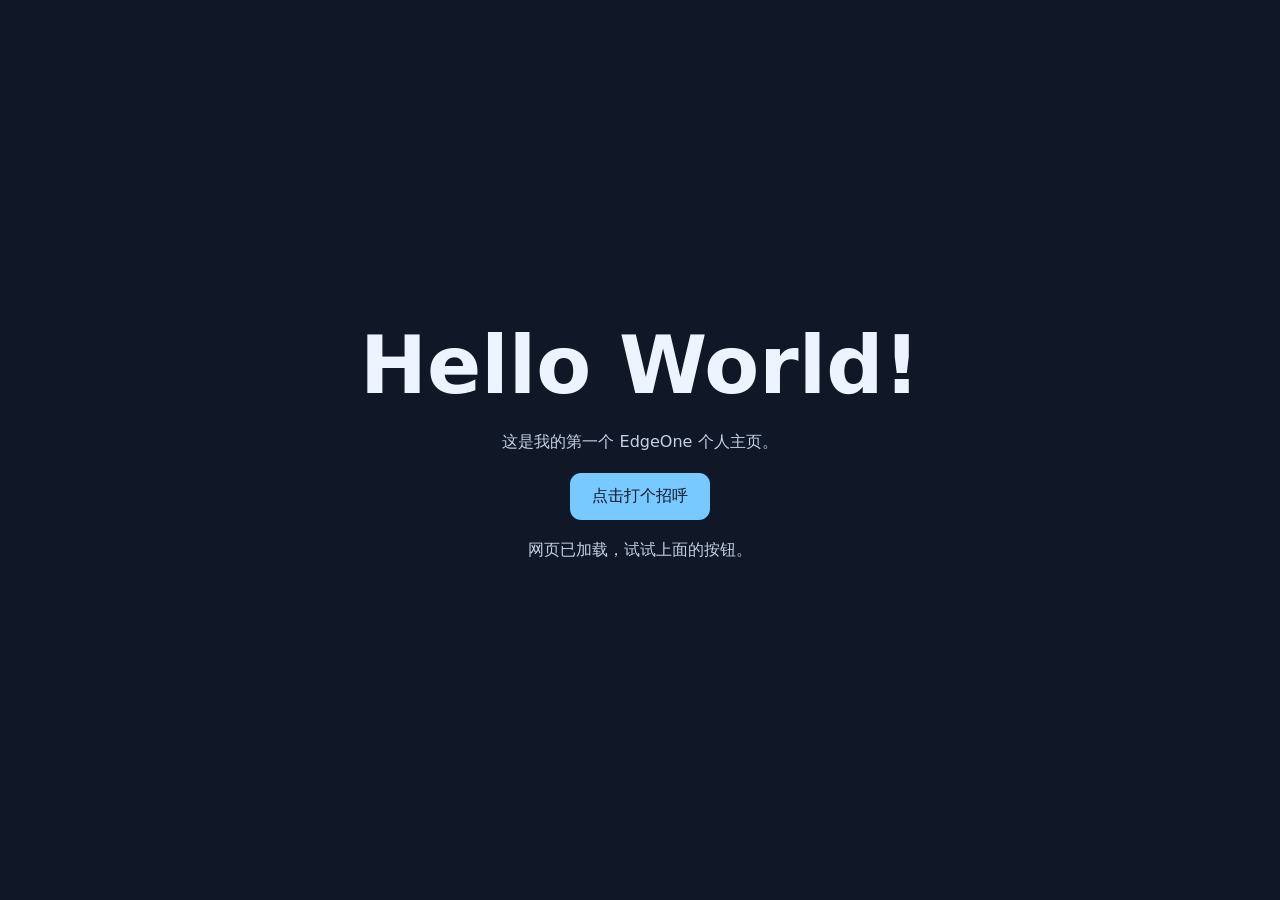
==== index.html @ f48c4e06 "Add Hello World static homepage" ====
<!doctype html>
<html lang="zh-CN">
<head>
  <meta charset="utf-8">
  <meta name="viewport" content="width=device-width, initial-scale=1">
  <title>Hello World | EdgeOne</title>
  <style>
    :root { color-scheme: dark; font-family: system-ui, sans-serif; }
    body { margin: 0; min-height: 100vh; display: grid; place-items: center; background: #101827; color: #eef4ff; }
    main { max-width: 36rem; padding: 3rem 1.5rem; text-align: center; }
    h1 { font-size: clamp(2.5rem, 10vw, 5rem); margin: 0 0 1rem; }
    p { line-height: 1.8; color: #c3d0e5; }
    button { padding: .8rem 1.4rem; border: 0; border-radius: .7rem; background: #78c9ff; color: #101827; font: inherit; cursor: pointer; }
    button:focus-visible { outline: 3px solid white; outline-offset: 4px; }
  </style>
</head>
<body>
  <main>
    <h1>Hello World!</h1>
    <p>这是我的第一个 EdgeOne 个人主页。</p>
    <button id="hello" type="button">点击打个招呼</button>
    <p id="message" aria-live="polite">网页已加载，试试上面的按钮。</p>
  </main>
  <script>
    document.getElementById('hello').addEventListener('click', function () {
      document.getElementById('message').textContent = '你好！前端交互运行正常。';
    });
  </script>
</body>
</html>
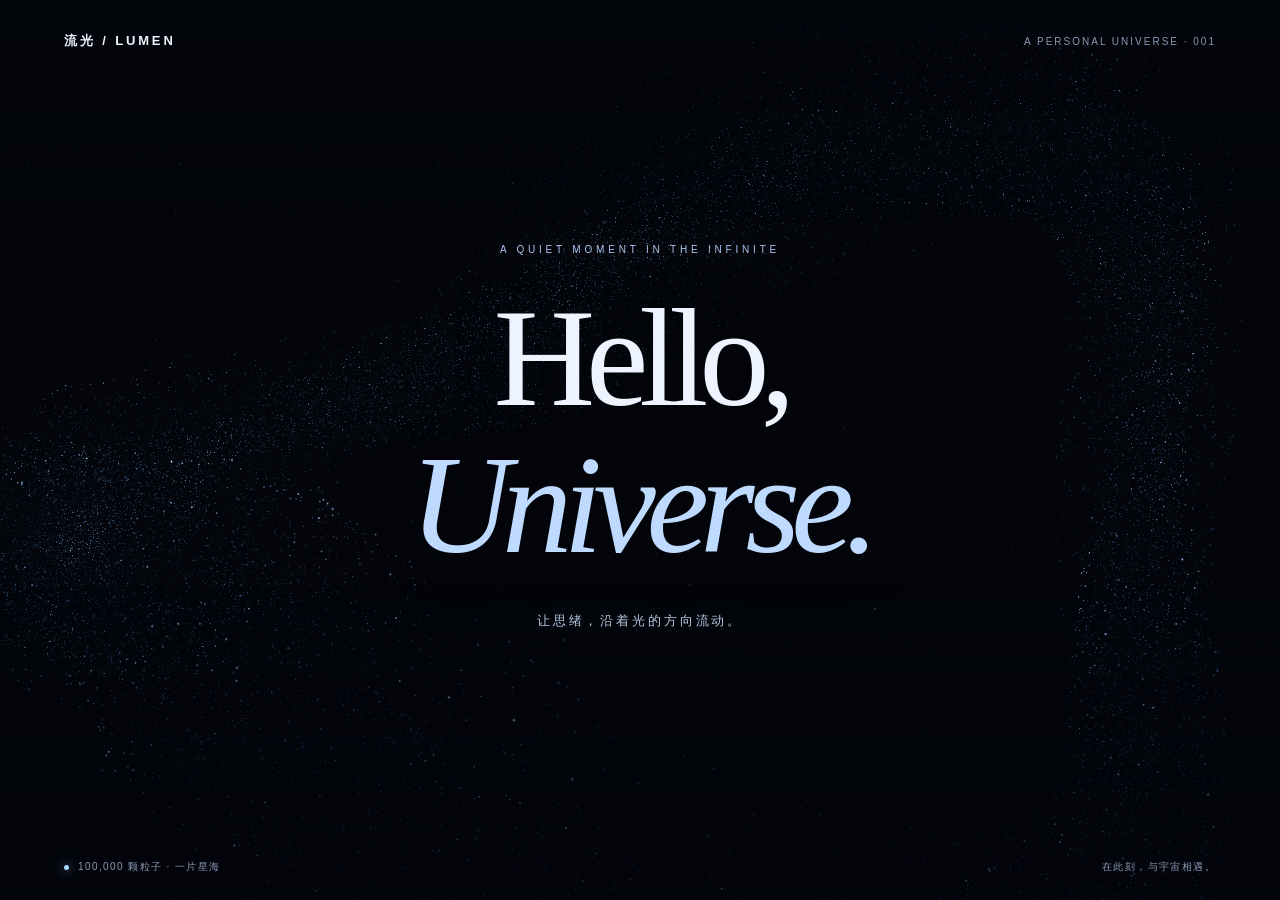
==== commit e1c147fa: "Add 100,000-particle WebGL flowing homepage" ====
--- a/index.html
+++ b/index.html
@@ -1,30 +1,139 @@
 <!doctype html>
 <html lang="zh-CN">
 <head>
-  <meta charset="utf-8">
-  <meta name="viewport" content="width=device-width, initial-scale=1">
-  <title>Hello World | EdgeOne</title>
-  <style>
-    :root { color-scheme: dark; font-family: system-ui, sans-serif; }
-    body { margin: 0; min-height: 100vh; display: grid; place-items: center; background: #101827; color: #eef4ff; }
-    main { max-width: 36rem; padding: 3rem 1.5rem; text-align: center; }
-    h1 { font-size: clamp(2.5rem, 10vw, 5rem); margin: 0 0 1rem; }
-    p { line-height: 1.8; color: #c3d0e5; }
-    button { padding: .8rem 1.4rem; border: 0; border-radius: .7rem; background: #78c9ff; color: #101827; font: inherit; cursor: pointer; }
-    button:focus-visible { outline: 3px solid white; outline-offset: 4px; }
-  </style>
+<meta charset="utf-8">
+<meta name="viewport" content="width=device-width, initial-scale=1">
+<meta name="theme-color" content="#03050b">
+<meta name="description" content="十万粒子，在浏览器中描绘光的轨迹。">
+<title>流光 · Hello Universe</title>
+<style>
+:root{color-scheme:dark;font-family:"Segoe UI","PingFang SC","Microsoft YaHei",sans-serif;background:#03050b;color:#edf3ff}*{box-sizing:border-box}body{margin:0;min-height:100svh;overflow-x:hidden}
+#universe{position:fixed;inset:0;width:100%;height:100%;pointer-events:none}
+.fallback{position:fixed;inset:0;background:radial-gradient(ellipse at 50% 55%,#12346b,#0a152f 28%,#03050b 65%)}
+.veil{position:fixed;inset:0;pointer-events:none;background:linear-gradient(180deg,#03050b66,transparent 25%,transparent 65%,#03050bb3)}
+.page{position:relative;min-height:100svh;display:flex;flex-direction:column;padding:32px 5vw 24px}header,footer{display:flex;align-items:center;justify-content:space-between;gap:24px}
+.brand{font-size:13px;font-weight:600;letter-spacing:.22em}.edition{font-size:10px;letter-spacing:.2em;color:#8a9ab5}
+main{flex:1;display:flex;flex-direction:column;justify-content:center;align-items:center;text-align:center;padding:80px 0 110px}.eyebrow{font-size:10px;letter-spacing:.38em;color:#aec6ed;margin:0 0 30px}
+h1{margin:0;font-family:Georgia,"Times New Roman",serif;font-size:clamp(70px,11vw,156px);line-height:1.04;font-weight:400;letter-spacing:-.065em;text-shadow:0 4px 45px #03050b88}h1 em{font-weight:400;color:#bedbff}
+.description{margin:30px 0 0;font-size:13px;line-height:2;letter-spacing:.22em;color:#b7c7df}footer{font-size:10px;letter-spacing:.14em;color:#8a9ab5}.status{display:flex;align-items:center;gap:9px}.dot{width:5px;height:5px;border-radius:50%;background:#a7d9ff;box-shadow:0 0 12px #77b9ff}#notice{max-width:260px;text-align:right;line-height:1.8}
+@media(max-width:600px){.page{padding:25px 24px}.edition{font-size:8px;letter-spacing:.08em}main{padding:90px 0}.eyebrow{font-size:8px;letter-spacing:.24em}h1{font-size:clamp(64px,17vw,100px)}.description{font-size:11px;letter-spacing:.12em}footer{font-size:8px;letter-spacing:.08em;gap:12px}}
+</style>
 </head>
 <body>
-  <main>
-    <h1>Hello World!</h1>
-    <p>这是我的第一个 EdgeOne 个人主页。</p>
-    <button id="hello" type="button">点击打个招呼</button>
-    <p id="message" aria-live="polite">网页已加载，试试上面的按钮。</p>
-  </main>
-  <script>
-    document.getElementById('hello').addEventListener('click', function () {
-      document.getElementById('message').textContent = '你好！前端交互运行正常。';
-    });
-  </script>
+<div class="fallback" aria-hidden="true"></div>
+<canvas id="universe" aria-hidden="true"></canvas>
+<div class="veil" aria-hidden="true"></div>
+<div class="page">
+<header><span class="brand">流光 / LUMEN</span><span class="edition">A PERSONAL UNIVERSE · 001</span></header>
+<main><p class="eyebrow">A QUIET MOMENT IN THE INFINITE</p><h1>Hello,<br><em>Universe.</em></h1><p class="description">让思绪，沿着光的方向流动。</p></main>
+<footer><span class="status"><span class="dot" aria-hidden="true"></span><span id="status">一片流动的星海</span></span><span id="notice">在此刻，与宇宙相遇。</span></footer>
+</div>
+<noscript><p style="position:relative;text-align:center">启用 JavaScript，即可观看粒子流动。</p></noscript>
+<script>
+(() => {
+'use strict';
+const PARTICLE_COUNT = 100000;
+const canvas = document.getElementById('universe');
+const status = document.getElementById('status');
+const notice = document.getElementById('notice');
+const reduced = matchMedia('(prefers-reduced-motion: reduce)');
+const gl = canvas.getContext('webgl', {alpha:false,antialias:false,depth:false,stencil:false,powerPreference:'default'});
+let program, buffer, locations, frameId=0, lastTime=0, elapsed=0, failed=false;
+let width=1, height=1, pixelRatio=1;
+const vertexSource = `
+precision highp float;
+attribute vec4 aSeed;
+uniform float uTime,uAspect,uPixelRatio;
+varying vec3 vColor;
+varying float vAlpha;
+mat2 rotate(float a){float c=cos(a),s=sin(a);return mat2(c,-s,s,c);}
+void main(){
+ float tau=6.28318530718;
+ float theta=aSeed.x*tau+uTime*(.035+.014*aSeed.z);
+ float phi=aSeed.y*tau+uTime*.06;
+ float strand=floor(aSeed.w*4.)*tau/4.;
+ float center=1.02+.16*sin(3.*theta+uTime*.12);
+ float thickness=.10+.12*(.5+.5*sin(theta*2.-uTime*.15));
+ float tube=thickness*pow(aSeed.z,.65);
+ vec3 p=vec3((center+tube*cos(phi))*cos(theta),(center+tube*cos(phi))*sin(theta),tube*sin(phi));
+ p.z+=.23*sin(theta*2.+strand*.25+uTime*.10);
+ p.xy+=vec2(cos(theta*3.+strand),sin(theta*2.+strand))*.045;
+ float dust=step(.84,aSeed.w);
+ p+=dust*vec3(sin(aSeed.x*421.),cos(aSeed.y*317.),sin(aSeed.z*249.))*(.2+.65*aSeed.z);
+ p.yz=rotate(.96+.13*sin(uTime*.09))*p.yz;
+ p.xz=rotate(.16+.22*sin(uTime*.07))*p.xz;
+ p.xy=rotate(-.32+uTime*.018)*p.xy;
+ p*=min(uAspect*.86,1.22);
+ float perspective=3.4/(3.4-p.z);
+ gl_Position=vec4(p.x*perspective/uAspect,p.y*perspective-.025,0.,1.);
+ float shine=pow(aSeed.z,12.);
+ gl_PointSize=clamp((.8+1.8*shine)*uPixelRatio*perspective,1.,5.);
+ float ribbon=pow(.5+.5*sin(phi+theta*3.+strand+uTime*.08),9.);
+ float hue=.5+.5*sin(theta+uTime*.06);
+ vec3 base=mix(vec3(.12,.25,.60),vec3(.15,.55,.75),hue);
+ vColor=mix(base,vec3(.64,.82,1.),ribbon*.8+shine*.2);
+ float flicker=.86+.14*sin(uTime*(.5+aSeed.z)+aSeed.x*140.);
+ vAlpha=(.15+.36*ribbon+.3*shine)*flicker*mix(1.,.30,dust);
+}`;
+const fragmentSource = `
+precision mediump float;
+varying vec3 vColor;
+varying float vAlpha;
+void main(){
+ float d=length(gl_PointCoord-vec2(.5));
+ if(d>.5)discard;
+ float alpha=(1.-smoothstep(.08,.5,d))*vAlpha;
+ gl_FragColor=vec4(vColor*alpha,alpha);
+}`;
+function fallback(){
+ failed=true;cancelAnimationFrame(frameId);frameId=0;canvas.style.display='none';
+ status.textContent='一片安静的星海';notice.textContent='当前设备显示静态背景';
+}
+if(!gl){fallback();return;}
+function compile(type,source){
+ const shader=gl.createShader(type);gl.shaderSource(shader,source);gl.compileShader(shader);
+ if(!gl.getShaderParameter(shader,gl.COMPILE_STATUS)){
+  const error=gl.getShaderInfoLog(shader);gl.deleteShader(shader);throw new Error(error);
+ }
+ return shader;
+}
+function initialize(){
+ const vertex=compile(gl.VERTEX_SHADER,vertexSource),fragment=compile(gl.FRAGMENT_SHADER,fragmentSource);
+ program=gl.createProgram();gl.attachShader(program,vertex);gl.attachShader(program,fragment);gl.linkProgram(program);
+ gl.deleteShader(vertex);gl.deleteShader(fragment);
+ if(!gl.getProgramParameter(program,gl.LINK_STATUS))throw new Error(gl.getProgramInfoLog(program));
+ gl.useProgram(program);
+ const seeds=new Float32Array(PARTICLE_COUNT*4);let seed=18327;
+ for(let i=0;i<seeds.length;i++){seed=(Math.imul(seed,1664525)+1013904223)>>>0;seeds[i]=seed/4294967296;}
+ buffer=gl.createBuffer();gl.bindBuffer(gl.ARRAY_BUFFER,buffer);gl.bufferData(gl.ARRAY_BUFFER,seeds,gl.STATIC_DRAW);
+ const attribute=gl.getAttribLocation(program,'aSeed');gl.enableVertexAttribArray(attribute);gl.vertexAttribPointer(attribute,4,gl.FLOAT,false,0,0);
+ locations={time:gl.getUniformLocation(program,'uTime'),aspect:gl.getUniformLocation(program,'uAspect'),ratio:gl.getUniformLocation(program,'uPixelRatio')};
+ gl.disable(gl.DEPTH_TEST);gl.enable(gl.BLEND);gl.blendFunc(gl.ONE,gl.ONE);gl.clearColor(3/255,5/255,11/255,1);
+ canvas.style.display='';failed=false;status.textContent='100,000 颗粒子 · 一片星海';
+}
+function resize(){
+ width=Math.max(1,innerWidth);height=Math.max(1,innerHeight);
+ pixelRatio=Math.min(devicePixelRatio||1,1.5,Math.sqrt(2500000/(width*height)));
+ canvas.width=Math.max(1,Math.round(width*pixelRatio));canvas.height=Math.max(1,Math.round(height*pixelRatio));
+ gl.viewport(0,0,canvas.width,canvas.height);
+}
+function draw(now){
+ frameId=0;if(failed||document.hidden||gl.isContextLost())return;
+ if(lastTime&&!reduced.matches)elapsed+=Math.min((now-lastTime)/1000,.05);lastTime=now;
+ gl.clear(gl.COLOR_BUFFER_BIT);gl.uniform1f(locations.time,elapsed);
+ gl.uniform1f(locations.aspect,width/height);gl.uniform1f(locations.ratio,pixelRatio);
+ gl.drawArrays(gl.POINTS,0,PARTICLE_COUNT);
+ if(!reduced.matches)frameId=requestAnimationFrame(draw);
+}
+function wake(){if(!frameId&&!failed&&!document.hidden)frameId=requestAnimationFrame(draw);}
+addEventListener('resize',()=>{if(!failed){resize();wake();}},{passive:true});
+document.addEventListener('visibilitychange',()=>{cancelAnimationFrame(frameId);frameId=0;lastTime=0;if(!document.hidden)wake();});
+reduced.addEventListener('change',()=>{lastTime=0;notice.textContent=reduced.matches?'已遵循系统设置，暂停动态效果':'在此刻，与宇宙相遇。';wake();});
+canvas.addEventListener('webglcontextlost',event=>{event.preventDefault();fallback();});
+canvas.addEventListener('webglcontextrestored',()=>{try{initialize();resize();lastTime=0;wake();}catch(error){console.error(error);fallback();}});
+try{initialize();resize();if(reduced.matches)notice.textContent='已遵循系统设置，暂停动态效果';wake();}
+catch(error){console.error(error);fallback();}
+})();
+</script>
 </body>
 </html>
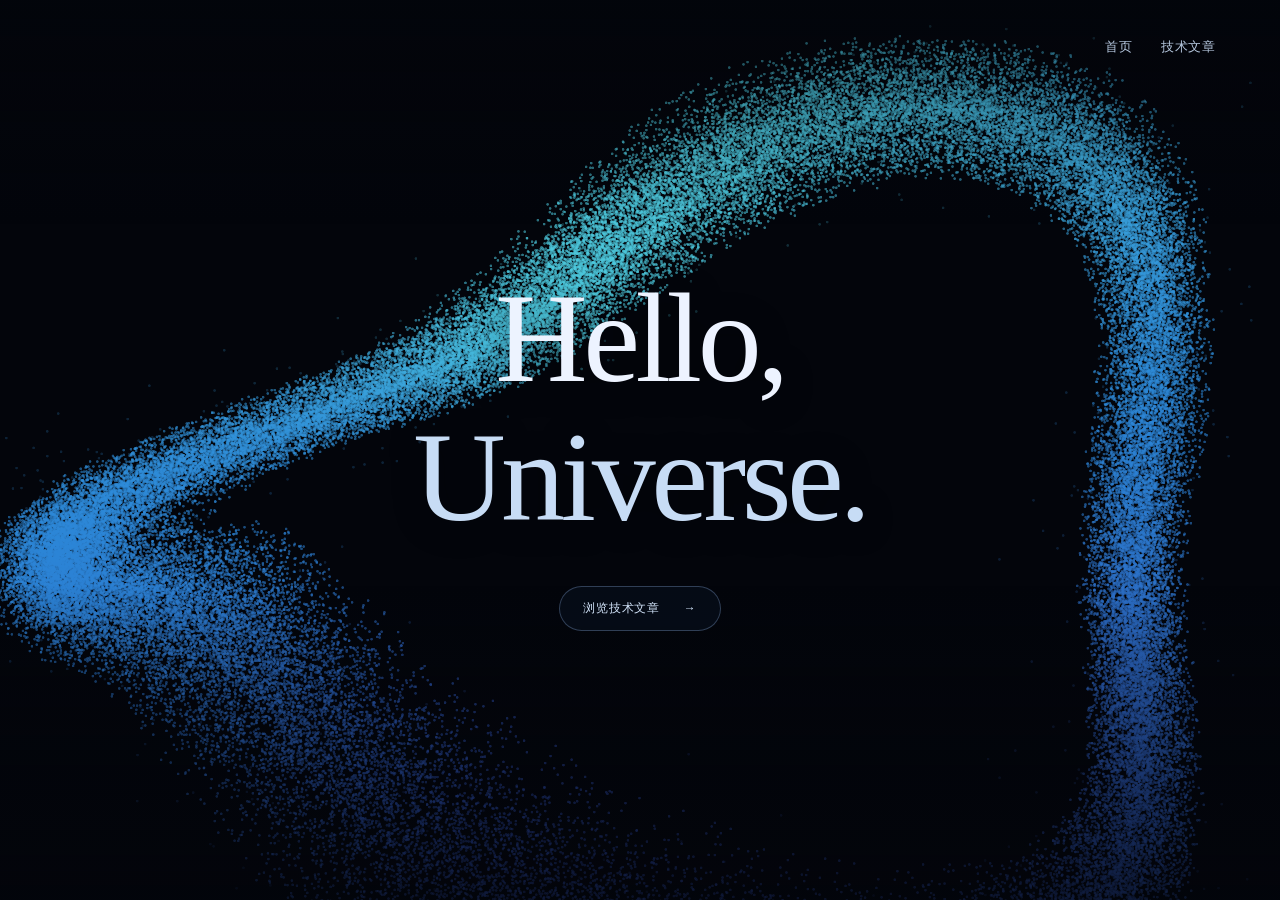
==== commit 00ac3544: "Update particle homepage and add Markdown articles with client-side Mermaid rendering" ====
--- a/index.html
+++ b/index.html
@@ -4,46 +4,44 @@
 <meta charset="utf-8">
 <meta name="viewport" content="width=device-width, initial-scale=1">
 <meta name="theme-color" content="#03050b">
-<meta name="description" content="十万粒子，在浏览器中描绘光的轨迹。">
+<meta name="description" content="流动的粒子星海 · Hello Universe。">
 <title>流光 · Hello Universe</title>
 <style>
 :root{color-scheme:dark;font-family:"Segoe UI","PingFang SC","Microsoft YaHei",sans-serif;background:#03050b;color:#edf3ff}*{box-sizing:border-box}body{margin:0;min-height:100svh;overflow-x:hidden}
 #universe{position:fixed;inset:0;width:100%;height:100%;pointer-events:none}
 .fallback{position:fixed;inset:0;background:radial-gradient(ellipse at 50% 55%,#12346b,#0a152f 28%,#03050b 65%)}
 .veil{position:fixed;inset:0;pointer-events:none;background:linear-gradient(180deg,#03050b66,transparent 25%,transparent 65%,#03050bb3)}
-.page{position:relative;min-height:100svh;display:flex;flex-direction:column;padding:32px 5vw 24px}header,footer{display:flex;align-items:center;justify-content:space-between;gap:24px}
-.brand{font-size:13px;font-weight:600;letter-spacing:.22em}.edition{font-size:10px;letter-spacing:.2em;color:#8a9ab5}
-main{flex:1;display:flex;flex-direction:column;justify-content:center;align-items:center;text-align:center;padding:80px 0 110px}.eyebrow{font-size:10px;letter-spacing:.38em;color:#aec6ed;margin:0 0 30px}
-h1{margin:0;font-family:Georgia,"Times New Roman",serif;font-size:clamp(70px,11vw,156px);line-height:1.04;font-weight:400;letter-spacing:-.065em;text-shadow:0 4px 45px #03050b88}h1 em{font-weight:400;color:#bedbff}
-.description{margin:30px 0 0;font-size:13px;line-height:2;letter-spacing:.22em;color:#b7c7df}footer{font-size:10px;letter-spacing:.14em;color:#8a9ab5}.status{display:flex;align-items:center;gap:9px}.dot{width:5px;height:5px;border-radius:50%;background:#a7d9ff;box-shadow:0 0 12px #77b9ff}#notice{max-width:260px;text-align:right;line-height:1.8}
-@media(max-width:600px){.page{padding:25px 24px}.edition{font-size:8px;letter-spacing:.08em}main{padding:90px 0}.eyebrow{font-size:8px;letter-spacing:.24em}h1{font-size:clamp(64px,17vw,100px)}.description{font-size:11px;letter-spacing:.12em}footer{font-size:8px;letter-spacing:.08em;gap:12px}}
+.page{position:relative;min-height:100svh;display:grid;place-items:center;padding:32px 24px}
+main{text-align:center}
+h1{margin:0;font-family:"Palatino Linotype","Book Antiqua",Palatino,Georgia,serif;font-size:clamp(70px,10vw,144px);line-height:1.08;font-weight:400;letter-spacing:-.035em;text-shadow:0 4px 32px #03050b66}h1 em{font-style:normal;font-weight:400;color:#c7dcf5}
+@media(max-width:600px){h1{font-size:clamp(64px,17vw,100px)}}
+.home-nav{position:absolute;top:30px;right:5vw;z-index:2;display:flex;gap:28px;font-size:13px;letter-spacing:.06em}.home-nav a{color:#b5c7de;text-decoration:none;padding:8px 0}.home-nav a:hover{color:#fff}.home-nav a:focus-visible,.articles-entry:focus-visible{outline:2px solid #a7d4fa;outline-offset:7px}.articles-entry{display:inline-flex;align-items:center;gap:24px;margin-top:40px;border:1px solid #7290b866;border-radius:30px;background:#080f1bb8;color:#d2e4fa;text-decoration:none;font-size:12px;letter-spacing:.06em;padding:13px 23px;transition:background .2s,border-color .2s}.articles-entry:hover{background:#172c43;border-color:#94bddf}@media(max-width:600px){.home-nav{top:20px;right:24px;font-size:12px;gap:22px}.articles-entry{margin-top:32px}}
 </style>
 </head>
 <body>
 <div class="fallback" aria-hidden="true"></div>
 <canvas id="universe" aria-hidden="true"></canvas>
 <div class="veil" aria-hidden="true"></div>
+<nav class="home-nav" aria-label="主导航"><a href="index.html" aria-current="page">首页</a><a href="articles/index.html">技术文章</a></nav>
 <div class="page">
-<header><span class="brand">流光 / LUMEN</span><span class="edition">A PERSONAL UNIVERSE · 001</span></header>
-<main><p class="eyebrow">A QUIET MOMENT IN THE INFINITE</p><h1>Hello,<br><em>Universe.</em></h1><p class="description">让思绪，沿着光的方向流动。</p></main>
-<footer><span class="status"><span class="dot" aria-hidden="true"></span><span id="status">一片流动的星海</span></span><span id="notice">在此刻，与宇宙相遇。</span></footer>
+<main><h1>Hello,<br><em>Universe.</em></h1><a class="articles-entry" href="articles/index.html">浏览技术文章 <span aria-hidden="true">→</span></a></main>
 </div>
-<noscript><p style="position:relative;text-align:center">启用 JavaScript，即可观看粒子流动。</p></noscript>
 <script>
 (() => {
 'use strict';
-const PARTICLE_COUNT = 100000;
+const PARTICLE_COUNT = 80000;
+// 粒子直径（CSS 像素）。所有粒子使用同一个大小，不受远近影响。
+const PARTICLE_SIZE = 3.0;
 const canvas = document.getElementById('universe');
-const status = document.getElementById('status');
-const notice = document.getElementById('notice');
 const reduced = matchMedia('(prefers-reduced-motion: reduce)');
 const gl = canvas.getContext('webgl', {alpha:false,antialias:false,depth:false,stencil:false,powerPreference:'default'});
 let program, buffer, locations, frameId=0, lastTime=0, elapsed=0, failed=false;
 let width=1, height=1, pixelRatio=1;
+const derivatives = gl && gl.getExtension('OES_standard_derivatives');
 const vertexSource = `
 precision highp float;
 attribute vec4 aSeed;
-uniform float uTime,uAspect,uPixelRatio;
+uniform float uTime,uAspect,uPixelRatio,uPointSize;
 varying vec3 vColor;
 varying float vAlpha;
 mat2 rotate(float a){float c=cos(a),s=sin(a);return mat2(c,-s,s,c);}
@@ -53,41 +51,54 @@
  float phi=aSeed.y*tau+uTime*.06;
  float strand=floor(aSeed.w*4.)*tau/4.;
  float center=1.02+.16*sin(3.*theta+uTime*.12);
- float thickness=.10+.12*(.5+.5*sin(theta*2.-uTime*.15));
- float tube=thickness*pow(aSeed.z,.65);
+ // 收紧条带截面，让粒子主要聚集在环的中心线附近。
+ float thickness=.075+.085*(.5+.5*sin(theta*2.-uTime*.15));
+ float tube=thickness*pow(aSeed.z,.85);
  vec3 p=vec3((center+tube*cos(phi))*cos(theta),(center+tube*cos(phi))*sin(theta),tube*sin(phi));
- p.z+=.23*sin(theta*2.+strand*.25+uTime*.10);
- p.xy+=vec2(cos(theta*3.+strand),sin(theta*2.+strand))*.045;
- float dust=step(.84,aSeed.w);
- p+=dust*vec3(sin(aSeed.x*421.),cos(aSeed.y*317.),sin(aSeed.z*249.))*(.2+.65*aSeed.z);
+ p.z+=.23*sin(theta*2.+strand*.10+uTime*.10);
+ p.xy+=vec2(cos(theta*3.+strand),sin(theta*2.+strand))*.025;
+ // 仅 2% 作为近条带尘埃，且最大偏移由 .85 收紧到 .11。
+ float dust=step(.98,aSeed.w);
+ p+=dust*vec3(sin(aSeed.x*421.),cos(aSeed.y*317.),sin(aSeed.z*249.))*(.03+.08*aSeed.z);
  p.yz=rotate(.96+.13*sin(uTime*.09))*p.yz;
  p.xz=rotate(.16+.22*sin(uTime*.07))*p.xz;
  p.xy=rotate(-.32+uTime*.018)*p.xy;
  p*=min(uAspect*.86,1.22);
  float perspective=3.4/(3.4-p.z);
  gl_Position=vec4(p.x*perspective/uAspect,p.y*perspective-.025,0.,1.);
- float shine=pow(aSeed.z,12.);
- gl_PointSize=clamp((.8+1.8*shine)*uPixelRatio*perspective,1.,5.);
- float ribbon=pow(.5+.5*sin(phi+theta*3.+strand+uTime*.08),9.);
- float hue=.5+.5*sin(theta+uTime*.06);
- vec3 base=mix(vec3(.12,.25,.60),vec3(.15,.55,.75),hue);
- vColor=mix(base,vec3(.64,.82,1.),ribbon*.8+shine*.2);
- float flicker=.86+.14*sin(uTime*(.5+aSeed.z)+aSeed.x*140.);
- vAlpha=(.15+.36*ribbon+.3*shine)*flicker*mix(1.,.30,dust);
+ gl_PointSize=max(1.,uPointSize*uPixelRatio);
+ 
+ // 颜色取决于投影位置：相邻粒子共享色带，不再各自随机泛白。
+ // 正弦色带首尾连续，并随时间缓慢流动。
+ float colorAngle=atan(p.y,p.x);
+ float gradient=.5+.5*sin(colorAngle-uTime*.065);
+ vec3 indigo=vec3(.17,.29,.68);
+ vec3 azure=vec3(.17,.53,.85);
+ vec3 cyan=vec3(.30,.79,.87);
+ vec3 color=mix(indigo,azure,smoothstep(0.,.55,gradient));
+ vColor=mix(color,cyan,smoothstep(.45,1.,gradient));
+ // 保留少量稀疏的外围尘埃；主体亮度统一，不混入独立闪烁。
+ vAlpha=.56*mix(1.,.38,dust);
 }`;
-const fragmentSource = `
+const fragmentSource = (derivatives ? '#extension GL_OES_standard_derivatives : enable\n#define EDGE_DERIVATIVES\n' : '') + `
 precision mediump float;
 varying vec3 vColor;
 varying float vAlpha;
 void main(){
  float d=length(gl_PointCoord-vec2(.5));
- if(d>.5)discard;
- float alpha=(1.-smoothstep(.08,.5,d))*vAlpha;
+ // 实心圆点，只在轮廓处做抗锯齿，避免中心到边缘的大面积柔光。
+ #ifdef EDGE_DERIVATIVES
+ float edge=clamp(fwidth(d)*.5,.025,.18);
+ #else
+ float edge=.10;
+ #endif
+ float coverage=1.-smoothstep(.44-edge,.44+edge,d);
+ if(coverage<=0.)discard;
+ float alpha=coverage*vAlpha;
  gl_FragColor=vec4(vColor*alpha,alpha);
 }`;
 function fallback(){
  failed=true;cancelAnimationFrame(frameId);frameId=0;canvas.style.display='none';
- status.textContent='一片安静的星海';notice.textContent='当前设备显示静态背景';
 }
 if(!gl){fallback();return;}
 function compile(type,source){
@@ -98,6 +109,8 @@
  return shader;
 }
 function initialize(){
+ // 上下文恢复后需要重新启用着色器使用的扩展。
+ if(derivatives)gl.getExtension('OES_standard_derivatives');
  const vertex=compile(gl.VERTEX_SHADER,vertexSource),fragment=compile(gl.FRAGMENT_SHADER,fragmentSource);
  program=gl.createProgram();gl.attachShader(program,vertex);gl.attachShader(program,fragment);gl.linkProgram(program);
  gl.deleteShader(vertex);gl.deleteShader(fragment);
@@ -107,13 +120,19 @@
  for(let i=0;i<seeds.length;i++){seed=(Math.imul(seed,1664525)+1013904223)>>>0;seeds[i]=seed/4294967296;}
  buffer=gl.createBuffer();gl.bindBuffer(gl.ARRAY_BUFFER,buffer);gl.bufferData(gl.ARRAY_BUFFER,seeds,gl.STATIC_DRAW);
  const attribute=gl.getAttribLocation(program,'aSeed');gl.enableVertexAttribArray(attribute);gl.vertexAttribPointer(attribute,4,gl.FLOAT,false,0,0);
- locations={time:gl.getUniformLocation(program,'uTime'),aspect:gl.getUniformLocation(program,'uAspect'),ratio:gl.getUniformLocation(program,'uPixelRatio')};
- gl.disable(gl.DEPTH_TEST);gl.enable(gl.BLEND);gl.blendFunc(gl.ONE,gl.ONE);gl.clearColor(3/255,5/255,11/255,1);
- canvas.style.display='';failed=false;status.textContent='100,000 颗粒子 · 一片星海';
+ locations={time:gl.getUniformLocation(program,'uTime'),aspect:gl.getUniformLocation(program,'uAspect'),ratio:gl.getUniformLocation(program,'uPixelRatio'),size:gl.getUniformLocation(program,'uPointSize')};
+ gl.disable(gl.DEPTH_TEST);
+ gl.enable(gl.BLEND);
+ // 预乘透明度合成，避免大量粒子相叠后累积成一片白雾。
+ gl.blendFunc(gl.ONE,gl.ONE_MINUS_SRC_ALPHA);
+ gl.clearColor(3/255,5/255,11/255,1);
+ canvas.style.display='';
+ failed=false;
 }
 function resize(){
  width=Math.max(1,innerWidth);height=Math.max(1,innerHeight);
- pixelRatio=Math.min(devicePixelRatio||1,1.5,Math.sqrt(2500000/(width*height)));
+ // 按设备像素绘制（最高 2 倍），不再因总像素上限把画布放大显示。
+ pixelRatio=Math.min(devicePixelRatio||1,2);
  canvas.width=Math.max(1,Math.round(width*pixelRatio));canvas.height=Math.max(1,Math.round(height*pixelRatio));
  gl.viewport(0,0,canvas.width,canvas.height);
 }
@@ -122,16 +141,17 @@
  if(lastTime&&!reduced.matches)elapsed+=Math.min((now-lastTime)/1000,.05);lastTime=now;
  gl.clear(gl.COLOR_BUFFER_BIT);gl.uniform1f(locations.time,elapsed);
  gl.uniform1f(locations.aspect,width/height);gl.uniform1f(locations.ratio,pixelRatio);
+ gl.uniform1f(locations.size,PARTICLE_SIZE);
  gl.drawArrays(gl.POINTS,0,PARTICLE_COUNT);
  if(!reduced.matches)frameId=requestAnimationFrame(draw);
 }
 function wake(){if(!frameId&&!failed&&!document.hidden)frameId=requestAnimationFrame(draw);}
 addEventListener('resize',()=>{if(!failed){resize();wake();}},{passive:true});
 document.addEventListener('visibilitychange',()=>{cancelAnimationFrame(frameId);frameId=0;lastTime=0;if(!document.hidden)wake();});
-reduced.addEventListener('change',()=>{lastTime=0;notice.textContent=reduced.matches?'已遵循系统设置，暂停动态效果':'在此刻，与宇宙相遇。';wake();});
+reduced.addEventListener('change',()=>{lastTime=0;wake();});
 canvas.addEventListener('webglcontextlost',event=>{event.preventDefault();fallback();});
 canvas.addEventListener('webglcontextrestored',()=>{try{initialize();resize();lastTime=0;wake();}catch(error){console.error(error);fallback();}});
-try{initialize();resize();if(reduced.matches)notice.textContent='已遵循系统设置，暂停动态效果';wake();}
+try{initialize();resize();wake();}
 catch(error){console.error(error);fallback();}
 })();
 </script>
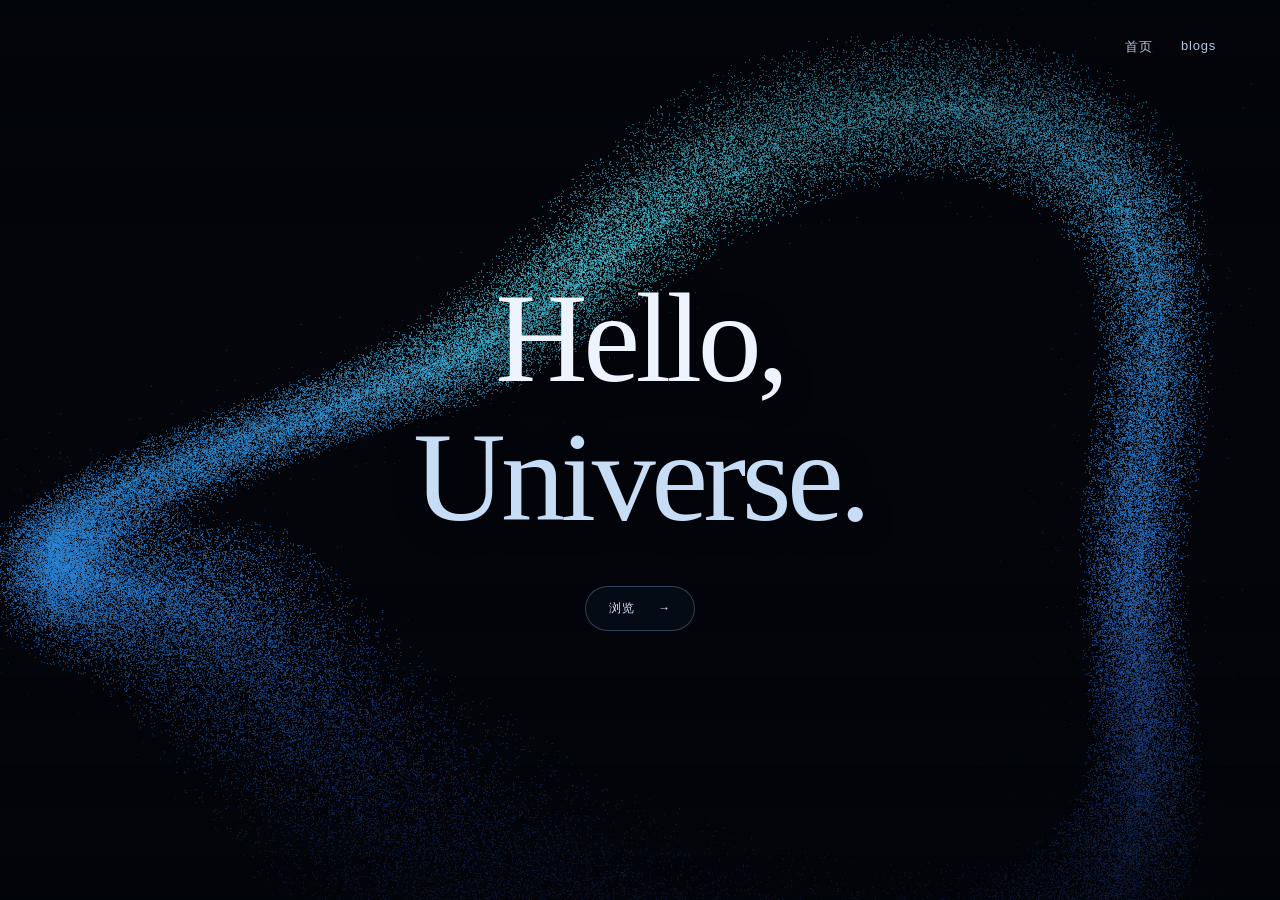
==== commit 9d08cae1: "style: 调整首页粒子效果并精简博客页面 - 精简文章标签、列表页说明和页脚 - 格式化三个 HTML 文件，提高源码可读性" ====
--- a/index.html
+++ b/index.html
@@ -1,44 +1,173 @@
 <!doctype html>
 <html lang="zh-CN">
+
 <head>
-<meta charset="utf-8">
-<meta name="viewport" content="width=device-width, initial-scale=1">
-<meta name="theme-color" content="#03050b">
-<meta name="description" content="流动的粒子星海 · Hello Universe。">
-<title>流光 · Hello Universe</title>
-<style>
-:root{color-scheme:dark;font-family:"Segoe UI","PingFang SC","Microsoft YaHei",sans-serif;background:#03050b;color:#edf3ff}*{box-sizing:border-box}body{margin:0;min-height:100svh;overflow-x:hidden}
-#universe{position:fixed;inset:0;width:100%;height:100%;pointer-events:none}
-.fallback{position:fixed;inset:0;background:radial-gradient(ellipse at 50% 55%,#12346b,#0a152f 28%,#03050b 65%)}
-.veil{position:fixed;inset:0;pointer-events:none;background:linear-gradient(180deg,#03050b66,transparent 25%,transparent 65%,#03050bb3)}
-.page{position:relative;min-height:100svh;display:grid;place-items:center;padding:32px 24px}
-main{text-align:center}
-h1{margin:0;font-family:"Palatino Linotype","Book Antiqua",Palatino,Georgia,serif;font-size:clamp(70px,10vw,144px);line-height:1.08;font-weight:400;letter-spacing:-.035em;text-shadow:0 4px 32px #03050b66}h1 em{font-style:normal;font-weight:400;color:#c7dcf5}
-@media(max-width:600px){h1{font-size:clamp(64px,17vw,100px)}}
-.home-nav{position:absolute;top:30px;right:5vw;z-index:2;display:flex;gap:28px;font-size:13px;letter-spacing:.06em}.home-nav a{color:#b5c7de;text-decoration:none;padding:8px 0}.home-nav a:hover{color:#fff}.home-nav a:focus-visible,.articles-entry:focus-visible{outline:2px solid #a7d4fa;outline-offset:7px}.articles-entry{display:inline-flex;align-items:center;gap:24px;margin-top:40px;border:1px solid #7290b866;border-radius:30px;background:#080f1bb8;color:#d2e4fa;text-decoration:none;font-size:12px;letter-spacing:.06em;padding:13px 23px;transition:background .2s,border-color .2s}.articles-entry:hover{background:#172c43;border-color:#94bddf}@media(max-width:600px){.home-nav{top:20px;right:24px;font-size:12px;gap:22px}.articles-entry{margin-top:32px}}
-</style>
+    <meta charset="utf-8">
+    <meta name="viewport" content="width=device-width, initial-scale=1">
+    <meta name="theme-color" content="#03050b">
+    <meta name="description" content="流动的粒子星海 · Hello Universe。">
+    <title>流光 · Hello Universe</title>
+    <style>
+        :root {
+            color-scheme: dark;
+            font-family: "Segoe UI", "PingFang SC", "Microsoft YaHei", sans-serif;
+            background: #03050b;
+            color: #edf3ff
+        }
+
+        * {
+            box-sizing: border-box
+        }
+
+        body {
+            margin: 0;
+            min-height: 100svh;
+            overflow-x: hidden
+        }
+
+        #universe {
+            position: fixed;
+            inset: 0;
+            width: 100%;
+            height: 100%;
+            pointer-events: none
+        }
+
+        .fallback {
+            position: fixed;
+            inset: 0;
+            background: radial-gradient(ellipse at 50% 55%, #12346b, #0a152f 28%, #03050b 65%)
+        }
+
+        .veil {
+            position: fixed;
+            inset: 0;
+            pointer-events: none;
+            background: linear-gradient(180deg, #03050b66, transparent 25%, transparent 65%, #03050bb3)
+        }
+
+        .page {
+            position: relative;
+            min-height: 100svh;
+            display: grid;
+            place-items: center;
+            padding: 32px 24px
+        }
+
+        main {
+            text-align: center
+        }
+
+        h1 {
+            margin: 0;
+            font-family: "Palatino Linotype", "Book Antiqua", Palatino, Georgia, serif;
+            font-size: clamp(70px, 10vw, 144px);
+            line-height: 1.08;
+            font-weight: 400;
+            letter-spacing: -.035em;
+            text-shadow: 0 4px 32px #03050b66
+        }
+
+        h1 em {
+            font-style: normal;
+            font-weight: 400;
+            color: #c7dcf5
+        }
+
+        @media(max-width:600px) {
+            h1 {
+                font-size: clamp(64px, 17vw, 100px)
+            }
+        }
+
+        .home-nav {
+            position: absolute;
+            top: 30px;
+            right: 5vw;
+            z-index: 2;
+            display: flex;
+            gap: 28px;
+            font-size: 13px;
+            letter-spacing: .06em
+        }
+
+        .home-nav a {
+            color: #b5c7de;
+            text-decoration: none;
+            padding: 8px 0
+        }
+
+        .home-nav a:hover {
+            color: #fff
+        }
+
+        .home-nav a:focus-visible,
+        .articles-entry:focus-visible {
+            outline: 2px solid #a7d4fa;
+            outline-offset: 7px
+        }
+
+        .articles-entry {
+            display: inline-flex;
+            align-items: center;
+            gap: 24px;
+            margin-top: 40px;
+            border: 1px solid #7290b866;
+            border-radius: 30px;
+            background: #080f1bb8;
+            color: #d2e4fa;
+            text-decoration: none;
+            font-size: 12px;
+            letter-spacing: .06em;
+            padding: 13px 23px;
+            transition: background .2s, border-color .2s
+        }
+
+        .articles-entry:hover {
+            background: #172c43;
+            border-color: #94bddf
+        }
+
+        @media(max-width:600px) {
+            .home-nav {
+                top: 20px;
+                right: 24px;
+                font-size: 12px;
+                gap: 22px
+            }
+
+            .articles-entry {
+                margin-top: 32px
+            }
+        }
+    </style>
 </head>
+
 <body>
-<div class="fallback" aria-hidden="true"></div>
-<canvas id="universe" aria-hidden="true"></canvas>
-<div class="veil" aria-hidden="true"></div>
-<nav class="home-nav" aria-label="主导航"><a href="index.html" aria-current="page">首页</a><a href="articles/index.html">技术文章</a></nav>
-<div class="page">
-<main><h1>Hello,<br><em>Universe.</em></h1><a class="articles-entry" href="articles/index.html">浏览技术文章 <span aria-hidden="true">→</span></a></main>
-</div>
-<script>
-(() => {
-'use strict';
-const PARTICLE_COUNT = 80000;
-// 粒子直径（CSS 像素）。所有粒子使用同一个大小，不受远近影响。
-const PARTICLE_SIZE = 3.0;
-const canvas = document.getElementById('universe');
-const reduced = matchMedia('(prefers-reduced-motion: reduce)');
-const gl = canvas.getContext('webgl', {alpha:false,antialias:false,depth:false,stencil:false,powerPreference:'default'});
-let program, buffer, locations, frameId=0, lastTime=0, elapsed=0, failed=false;
-let width=1, height=1, pixelRatio=1;
-const derivatives = gl && gl.getExtension('OES_standard_derivatives');
-const vertexSource = `
+    <div class="fallback" aria-hidden="true"></div>
+    <canvas id="universe" aria-hidden="true"></canvas>
+    <div class="veil" aria-hidden="true"></div>
+    <nav class="home-nav" aria-label="主导航"><a href="index.html" aria-current="page">首页</a><a
+            href="articles/index.html">blogs</a></nav>
+    <div class="page">
+        <main>
+            <h1>Hello,<br><em>Universe.</em></h1>
+            <a class="articles-entry" href="articles/index.html">浏览 <span aria-hidden="true">→</span></a>
+        </main>
+    </div>
+    <script>
+        (() => {
+            'use strict';
+            const PARTICLE_COUNT = 150000;
+            // 粒子直径（CSS 像素）。所有粒子使用同一个大小，不受远近影响。
+            const PARTICLE_SIZE = 1.5;
+            const canvas = document.getElementById('universe');
+            const reduced = matchMedia('(prefers-reduced-motion: reduce)');
+            const gl = canvas.getContext('webgl', { alpha: false, antialias: false, depth: false, stencil: false, powerPreference: 'default' });
+            let program, buffer, locations, frameId = 0, lastTime = 0, elapsed = 0, failed = false;
+            let width = 1, height = 1, pixelRatio = 1;
+            const derivatives = gl && gl.getExtension('OES_standard_derivatives');
+            const vertexSource = `
 precision highp float;
 attribute vec4 aSeed;
 uniform float uTime,uAspect,uPixelRatio,uPointSize;
@@ -80,7 +209,7 @@
  // 保留少量稀疏的外围尘埃；主体亮度统一，不混入独立闪烁。
  vAlpha=.56*mix(1.,.38,dust);
 }`;
-const fragmentSource = (derivatives ? '#extension GL_OES_standard_derivatives : enable\n#define EDGE_DERIVATIVES\n' : '') + `
+            const fragmentSource = (derivatives ? '#extension GL_OES_standard_derivatives : enable\n#define EDGE_DERIVATIVES\n' : '') + `
 precision mediump float;
 varying vec3 vColor;
 varying float vAlpha;
@@ -97,63 +226,64 @@
  float alpha=coverage*vAlpha;
  gl_FragColor=vec4(vColor*alpha,alpha);
 }`;
-function fallback(){
- failed=true;cancelAnimationFrame(frameId);frameId=0;canvas.style.display='none';
-}
-if(!gl){fallback();return;}
-function compile(type,source){
- const shader=gl.createShader(type);gl.shaderSource(shader,source);gl.compileShader(shader);
- if(!gl.getShaderParameter(shader,gl.COMPILE_STATUS)){
-  const error=gl.getShaderInfoLog(shader);gl.deleteShader(shader);throw new Error(error);
- }
- return shader;
-}
-function initialize(){
- // 上下文恢复后需要重新启用着色器使用的扩展。
- if(derivatives)gl.getExtension('OES_standard_derivatives');
- const vertex=compile(gl.VERTEX_SHADER,vertexSource),fragment=compile(gl.FRAGMENT_SHADER,fragmentSource);
- program=gl.createProgram();gl.attachShader(program,vertex);gl.attachShader(program,fragment);gl.linkProgram(program);
- gl.deleteShader(vertex);gl.deleteShader(fragment);
- if(!gl.getProgramParameter(program,gl.LINK_STATUS))throw new Error(gl.getProgramInfoLog(program));
- gl.useProgram(program);
- const seeds=new Float32Array(PARTICLE_COUNT*4);let seed=18327;
- for(let i=0;i<seeds.length;i++){seed=(Math.imul(seed,1664525)+1013904223)>>>0;seeds[i]=seed/4294967296;}
- buffer=gl.createBuffer();gl.bindBuffer(gl.ARRAY_BUFFER,buffer);gl.bufferData(gl.ARRAY_BUFFER,seeds,gl.STATIC_DRAW);
- const attribute=gl.getAttribLocation(program,'aSeed');gl.enableVertexAttribArray(attribute);gl.vertexAttribPointer(attribute,4,gl.FLOAT,false,0,0);
- locations={time:gl.getUniformLocation(program,'uTime'),aspect:gl.getUniformLocation(program,'uAspect'),ratio:gl.getUniformLocation(program,'uPixelRatio'),size:gl.getUniformLocation(program,'uPointSize')};
- gl.disable(gl.DEPTH_TEST);
- gl.enable(gl.BLEND);
- // 预乘透明度合成，避免大量粒子相叠后累积成一片白雾。
- gl.blendFunc(gl.ONE,gl.ONE_MINUS_SRC_ALPHA);
- gl.clearColor(3/255,5/255,11/255,1);
- canvas.style.display='';
- failed=false;
-}
-function resize(){
- width=Math.max(1,innerWidth);height=Math.max(1,innerHeight);
- // 按设备像素绘制（最高 2 倍），不再因总像素上限把画布放大显示。
- pixelRatio=Math.min(devicePixelRatio||1,2);
- canvas.width=Math.max(1,Math.round(width*pixelRatio));canvas.height=Math.max(1,Math.round(height*pixelRatio));
- gl.viewport(0,0,canvas.width,canvas.height);
-}
-function draw(now){
- frameId=0;if(failed||document.hidden||gl.isContextLost())return;
- if(lastTime&&!reduced.matches)elapsed+=Math.min((now-lastTime)/1000,.05);lastTime=now;
- gl.clear(gl.COLOR_BUFFER_BIT);gl.uniform1f(locations.time,elapsed);
- gl.uniform1f(locations.aspect,width/height);gl.uniform1f(locations.ratio,pixelRatio);
- gl.uniform1f(locations.size,PARTICLE_SIZE);
- gl.drawArrays(gl.POINTS,0,PARTICLE_COUNT);
- if(!reduced.matches)frameId=requestAnimationFrame(draw);
-}
-function wake(){if(!frameId&&!failed&&!document.hidden)frameId=requestAnimationFrame(draw);}
-addEventListener('resize',()=>{if(!failed){resize();wake();}},{passive:true});
-document.addEventListener('visibilitychange',()=>{cancelAnimationFrame(frameId);frameId=0;lastTime=0;if(!document.hidden)wake();});
-reduced.addEventListener('change',()=>{lastTime=0;wake();});
-canvas.addEventListener('webglcontextlost',event=>{event.preventDefault();fallback();});
-canvas.addEventListener('webglcontextrestored',()=>{try{initialize();resize();lastTime=0;wake();}catch(error){console.error(error);fallback();}});
-try{initialize();resize();wake();}
-catch(error){console.error(error);fallback();}
-})();
-</script>
+            function fallback() {
+                failed = true; cancelAnimationFrame(frameId); frameId = 0; canvas.style.display = 'none';
+            }
+            if (!gl) { fallback(); return; }
+            function compile(type, source) {
+                const shader = gl.createShader(type); gl.shaderSource(shader, source); gl.compileShader(shader);
+                if (!gl.getShaderParameter(shader, gl.COMPILE_STATUS)) {
+                    const error = gl.getShaderInfoLog(shader); gl.deleteShader(shader); throw new Error(error);
+                }
+                return shader;
+            }
+            function initialize() {
+                // 上下文恢复后需要重新启用着色器使用的扩展。
+                if (derivatives) gl.getExtension('OES_standard_derivatives');
+                const vertex = compile(gl.VERTEX_SHADER, vertexSource), fragment = compile(gl.FRAGMENT_SHADER, fragmentSource);
+                program = gl.createProgram(); gl.attachShader(program, vertex); gl.attachShader(program, fragment); gl.linkProgram(program);
+                gl.deleteShader(vertex); gl.deleteShader(fragment);
+                if (!gl.getProgramParameter(program, gl.LINK_STATUS)) throw new Error(gl.getProgramInfoLog(program));
+                gl.useProgram(program);
+                const seeds = new Float32Array(PARTICLE_COUNT * 4); let seed = 18327;
+                for (let i = 0; i < seeds.length; i++) { seed = (Math.imul(seed, 1664525) + 1013904223) >>> 0; seeds[i] = seed / 4294967296; }
+                buffer = gl.createBuffer(); gl.bindBuffer(gl.ARRAY_BUFFER, buffer); gl.bufferData(gl.ARRAY_BUFFER, seeds, gl.STATIC_DRAW);
+                const attribute = gl.getAttribLocation(program, 'aSeed'); gl.enableVertexAttribArray(attribute); gl.vertexAttribPointer(attribute, 4, gl.FLOAT, false, 0, 0);
+                locations = { time: gl.getUniformLocation(program, 'uTime'), aspect: gl.getUniformLocation(program, 'uAspect'), ratio: gl.getUniformLocation(program, 'uPixelRatio'), size: gl.getUniformLocation(program, 'uPointSize') };
+                gl.disable(gl.DEPTH_TEST);
+                gl.enable(gl.BLEND);
+                // 预乘透明度合成，避免大量粒子相叠后累积成一片白雾。
+                gl.blendFunc(gl.ONE, gl.ONE_MINUS_SRC_ALPHA);
+                gl.clearColor(3 / 255, 5 / 255, 11 / 255, 1);
+                canvas.style.display = '';
+                failed = false;
+            }
+            function resize() {
+                width = Math.max(1, innerWidth); height = Math.max(1, innerHeight);
+                // 按设备像素绘制（最高 2 倍），不再因总像素上限把画布放大显示。
+                pixelRatio = Math.min(devicePixelRatio || 1, 2);
+                canvas.width = Math.max(1, Math.round(width * pixelRatio)); canvas.height = Math.max(1, Math.round(height * pixelRatio));
+                gl.viewport(0, 0, canvas.width, canvas.height);
+            }
+            function draw(now) {
+                frameId = 0; if (failed || document.hidden || gl.isContextLost()) return;
+                if (lastTime && !reduced.matches) elapsed += Math.min((now - lastTime) / 1000, .05); lastTime = now;
+                gl.clear(gl.COLOR_BUFFER_BIT); gl.uniform1f(locations.time, elapsed);
+                gl.uniform1f(locations.aspect, width / height); gl.uniform1f(locations.ratio, pixelRatio);
+                gl.uniform1f(locations.size, PARTICLE_SIZE);
+                gl.drawArrays(gl.POINTS, 0, PARTICLE_COUNT);
+                if (!reduced.matches) frameId = requestAnimationFrame(draw);
+            }
+            function wake() { if (!frameId && !failed && !document.hidden) frameId = requestAnimationFrame(draw); }
+            addEventListener('resize', () => { if (!failed) { resize(); wake(); } }, { passive: true });
+            document.addEventListener('visibilitychange', () => { cancelAnimationFrame(frameId); frameId = 0; lastTime = 0; if (!document.hidden) wake(); });
+            reduced.addEventListener('change', () => { lastTime = 0; wake(); });
+            canvas.addEventListener('webglcontextlost', event => { event.preventDefault(); fallback(); });
+            canvas.addEventListener('webglcontextrestored', () => { try { initialize(); resize(); lastTime = 0; wake(); } catch (error) { console.error(error); fallback(); } });
+            try { initialize(); resize(); wake(); }
+            catch (error) { console.error(error); fallback(); }
+        })();
+    </script>
 </body>
-</html>
+
+</html>
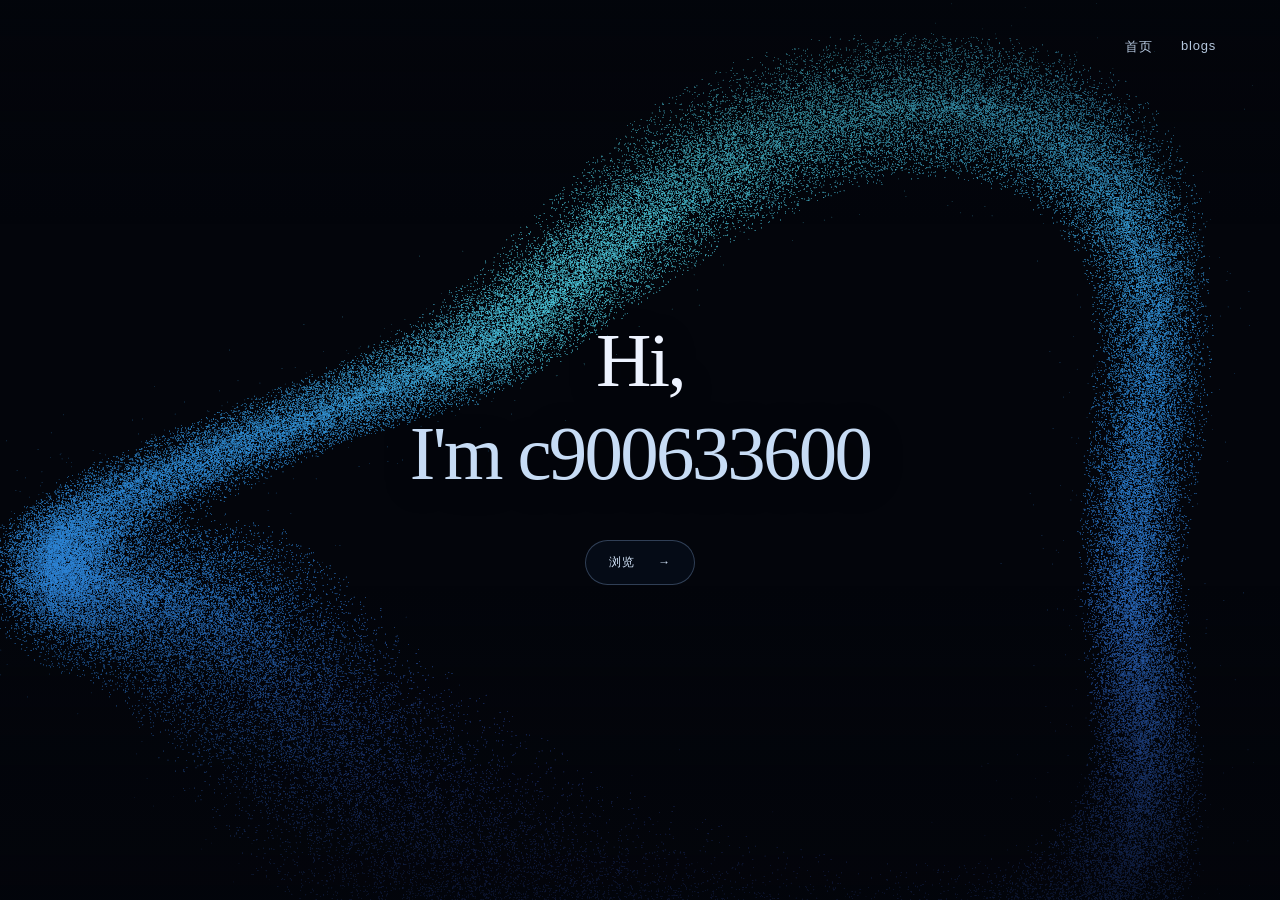
==== commit 3a2b6d76: "style: 调整页面名称" ====
--- a/index.html
+++ b/index.html
@@ -5,8 +5,8 @@
     <meta charset="utf-8">
     <meta name="viewport" content="width=device-width, initial-scale=1">
     <meta name="theme-color" content="#03050b">
-    <meta name="description" content="流动的粒子星海 · Hello Universe。">
-    <title>流光 · Hello Universe</title>
+    <meta name="description" content="Hi, I'm c900633600 · 流动的粒子星海。">
+    <title>Hi, I'm c900633600</title>
     <style>
         :root {
             color-scheme: dark;
@@ -55,20 +55,23 @@
         }
 
         main {
+            min-width: 0;
+            max-width: 100%;
             text-align: center
         }
 
         h1 {
             margin: 0;
             font-family: "Palatino Linotype", "Book Antiqua", Palatino, Georgia, serif;
-            font-size: clamp(70px, 10vw, 144px);
-            line-height: 1.08;
+            font-size: clamp(28px, 6vw, 88px);
+            line-height: 1.2;
             font-weight: 400;
             letter-spacing: -.035em;
             text-shadow: 0 4px 32px #03050b66
         }
 
         h1 em {
+            white-space: nowrap;
             font-style: normal;
             font-weight: 400;
             color: #c7dcf5
@@ -76,7 +79,7 @@
 
         @media(max-width:600px) {
             h1 {
-                font-size: clamp(64px, 17vw, 100px)
+                font-size: clamp(24px, 8vw, 44px)
             }
         }
 
@@ -151,7 +154,7 @@
             href="articles/index.html">blogs</a></nav>
     <div class="page">
         <main>
-            <h1>Hello,<br><em>Universe.</em></h1>
+            <h1>Hi,<br><em>I'm c900633600</em></h1>
             <a class="articles-entry" href="articles/index.html">浏览 <span aria-hidden="true">→</span></a>
         </main>
     </div>
@@ -286,4 +289,4 @@
     </script>
 </body>
 
-</html>+</html>
